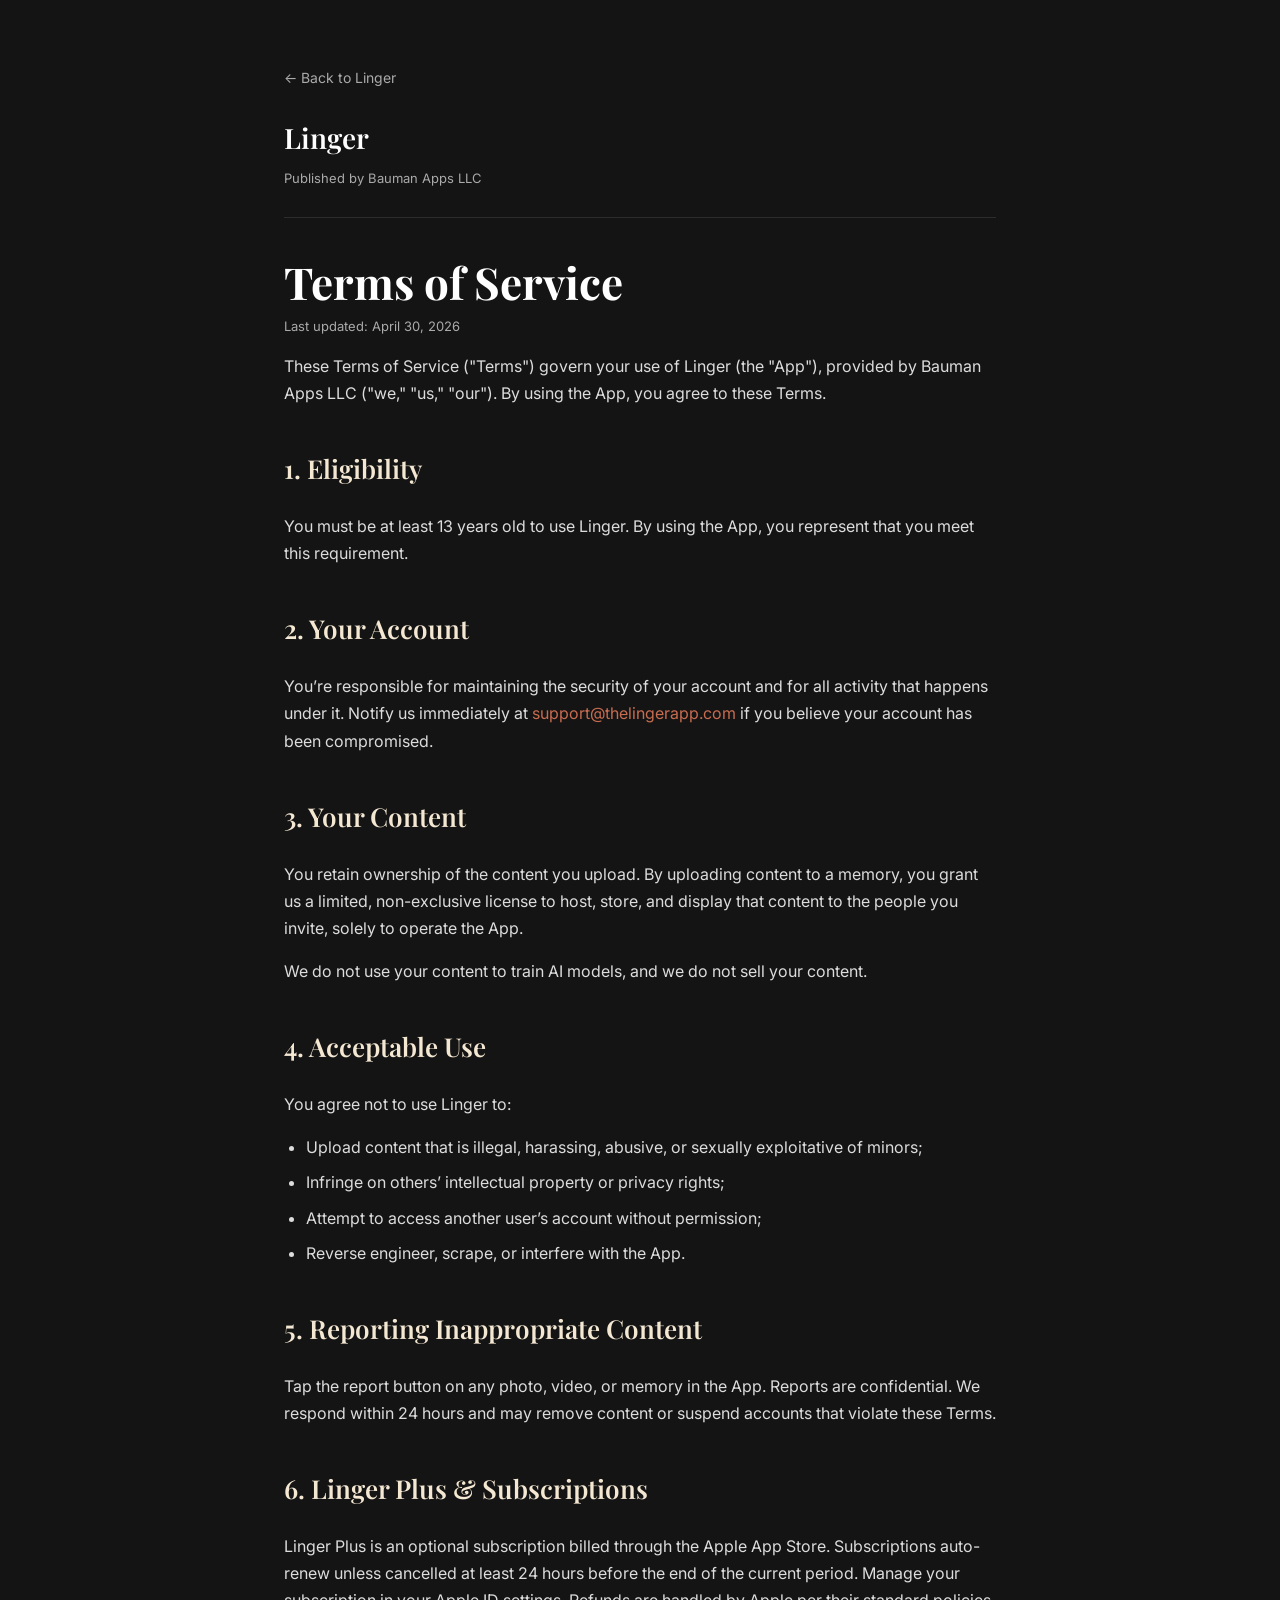
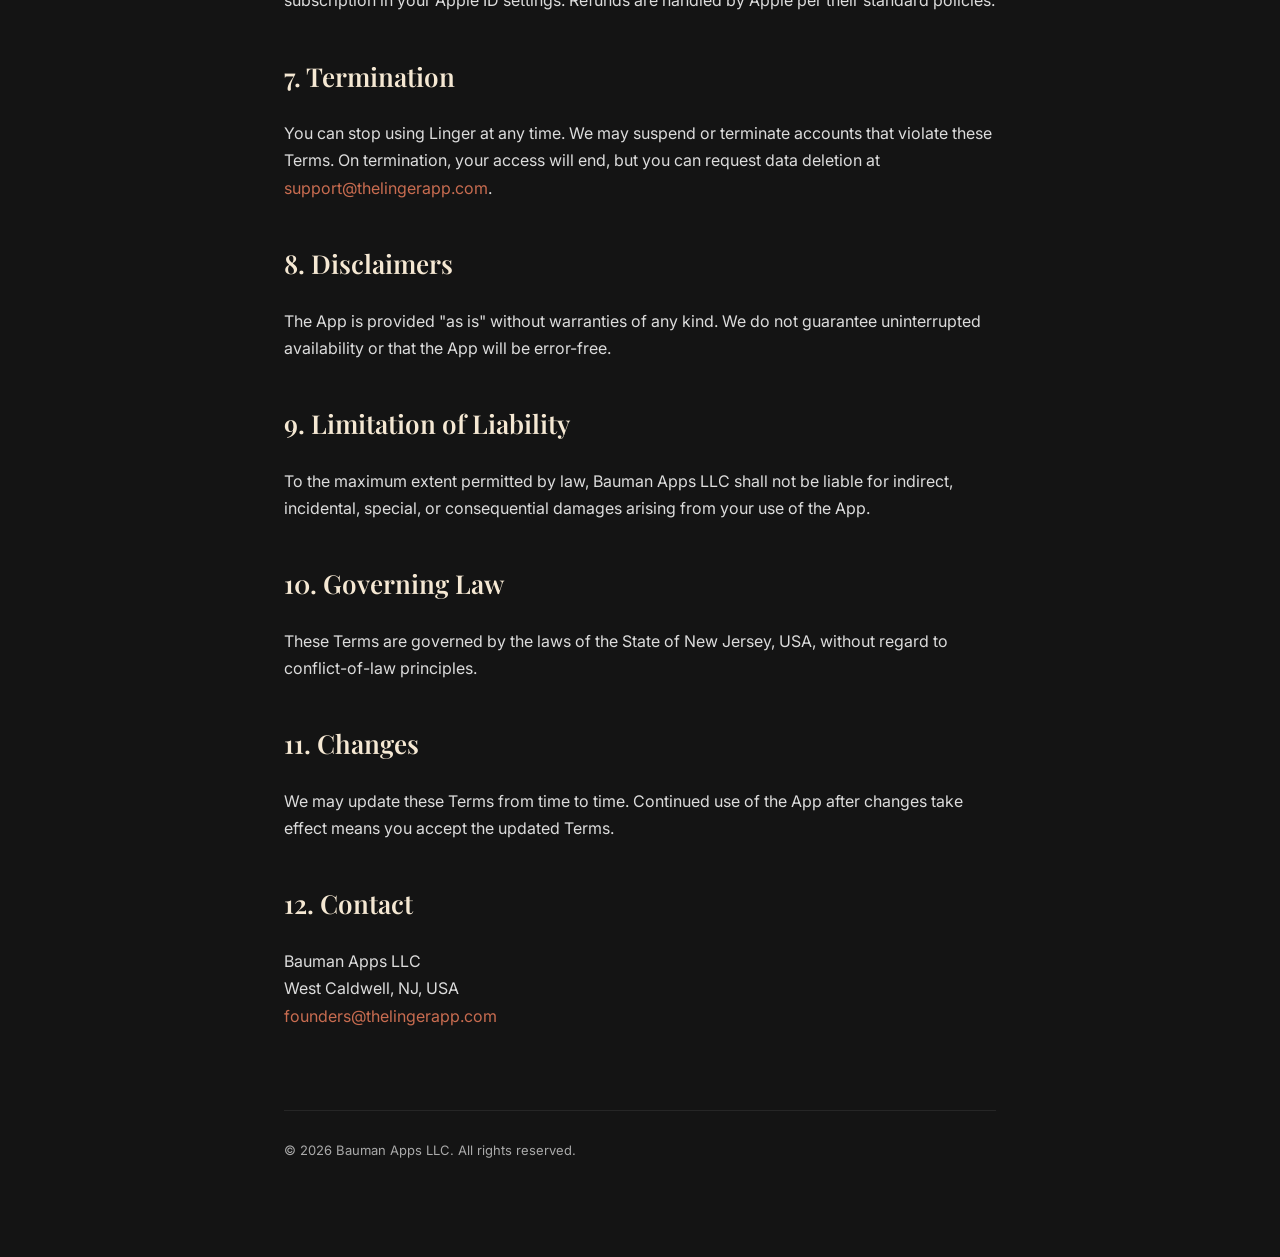
==== public/terms-of-service.html @ abb349ad "Create a marketing website for "Linger - Memory App" published by Bauman Apps LLC. This is a separat" ====
<!DOCTYPE html>
<html lang="en">
<head>
<meta charset="UTF-8" />
<meta name="viewport" content="width=device-width, initial-scale=1.0" />
<title>Terms of Service &mdash; Linger</title>
<meta name="description" content="Terms of Service for Linger, a memory-sharing app published by Bauman Apps LLC." />
<meta name="theme-color" content="#141414" />
<link rel="icon" href="/favicon.ico" />
<link href="https://fonts.googleapis.com/css2?family=Playfair+Display:wght@400;600;700&family=Inter:wght@400;500;600&display=swap" rel="stylesheet" />
<style>
  :root { --ink: #141414; --cream: #f5e8d3; --coral: #c86c50; --gray: #aaa; }
  * { box-sizing: border-box; }
  html, body { margin: 0; padding: 0; }
  body {
    background: var(--ink);
    color: #fff;
    font-family: 'Inter', system-ui, -apple-system, sans-serif;
    line-height: 1.7;
    font-size: 16px;
    -webkit-font-smoothing: antialiased;
  }
  .wrap { max-width: 760px; margin: 0 auto; padding: 64px 24px 96px; }
  header { border-bottom: 1px solid rgba(255,255,255,0.1); padding-bottom: 28px; margin-bottom: 40px; }
  .brand { font-family: 'Playfair Display', serif; font-size: 28px; font-weight: 600; color: #fff; text-decoration: none; }
  .meta { color: var(--gray); font-size: 13px; margin-top: 6px; }
  h1 { font-family: 'Playfair Display', serif; font-size: 44px; line-height: 1.1; margin: 12px 0 8px; font-weight: 700; }
  h2 { font-family: 'Playfair Display', serif; font-size: 26px; margin-top: 40px; color: var(--cream); font-weight: 600; }
  p, li { color: rgba(255,255,255,0.85); }
  a { color: var(--coral); text-decoration: none; }
  a:hover { text-decoration: underline; }
  ul { padding-left: 22px; }
  li { margin-bottom: 8px; }
  .back { display: inline-block; margin-bottom: 24px; font-size: 14px; color: var(--gray); }
  .back:hover { color: var(--coral); }
  footer { margin-top: 80px; padding-top: 28px; border-top: 1px solid rgba(255,255,255,0.08); font-size: 13px; color: var(--gray); }
</style>
</head>
<body>
<div class="wrap">
  <a class="back" href="/">&larr; Back to Linger</a>
  <header>
    <a class="brand" href="/">Linger</a>
    <div class="meta">Published by Bauman Apps LLC</div>
  </header>

  <h1>Terms of Service</h1>
  <p class="meta">Last updated: April 30, 2026</p>

  <p>These Terms of Service ("Terms") govern your use of Linger (the "App"), provided by Bauman Apps LLC ("we," "us," "our"). By using the App, you agree to these Terms.</p>

  <h2>1. Eligibility</h2>
  <p>You must be at least 13 years old to use Linger. By using the App, you represent that you meet this requirement.</p>

  <h2>2. Your Account</h2>
  <p>You&rsquo;re responsible for maintaining the security of your account and for all activity that happens under it. Notify us immediately at <a href="mailto:support@thelingerapp.com">support@thelingerapp.com</a> if you believe your account has been compromised.</p>

  <h2>3. Your Content</h2>
  <p>You retain ownership of the content you upload. By uploading content to a memory, you grant us a limited, non-exclusive license to host, store, and display that content to the people you invite, solely to operate the App.</p>
  <p>We do not use your content to train AI models, and we do not sell your content.</p>

  <h2>4. Acceptable Use</h2>
  <p>You agree not to use Linger to:</p>
  <ul>
    <li>Upload content that is illegal, harassing, abusive, or sexually exploitative of minors;</li>
    <li>Infringe on others&rsquo; intellectual property or privacy rights;</li>
    <li>Attempt to access another user&rsquo;s account without permission;</li>
    <li>Reverse engineer, scrape, or interfere with the App.</li>
  </ul>

  <h2>5. Reporting Inappropriate Content</h2>
  <p>Tap the report button on any photo, video, or memory in the App. Reports are confidential. We respond within 24 hours and may remove content or suspend accounts that violate these Terms.</p>

  <h2>6. Linger Plus &amp; Subscriptions</h2>
  <p>Linger Plus is an optional subscription billed through the Apple App Store. Subscriptions auto-renew unless cancelled at least 24 hours before the end of the current period. Manage your subscription in your Apple ID settings. Refunds are handled by Apple per their standard policies.</p>

  <h2>7. Termination</h2>
  <p>You can stop using Linger at any time. We may suspend or terminate accounts that violate these Terms. On termination, your access will end, but you can request data deletion at <a href="mailto:support@thelingerapp.com">support@thelingerapp.com</a>.</p>

  <h2>8. Disclaimers</h2>
  <p>The App is provided "as is" without warranties of any kind. We do not guarantee uninterrupted availability or that the App will be error-free.</p>

  <h2>9. Limitation of Liability</h2>
  <p>To the maximum extent permitted by law, Bauman Apps LLC shall not be liable for indirect, incidental, special, or consequential damages arising from your use of the App.</p>

  <h2>10. Governing Law</h2>
  <p>These Terms are governed by the laws of the State of New Jersey, USA, without regard to conflict-of-law principles.</p>

  <h2>11. Changes</h2>
  <p>We may update these Terms from time to time. Continued use of the App after changes take effect means you accept the updated Terms.</p>

  <h2>12. Contact</h2>
  <p>Bauman Apps LLC<br />West Caldwell, NJ, USA<br /><a href="mailto:founders@thelingerapp.com">founders@thelingerapp.com</a></p>

  <footer>&copy; 2026 Bauman Apps LLC. All rights reserved.</footer>
</div>
</body>
</html>
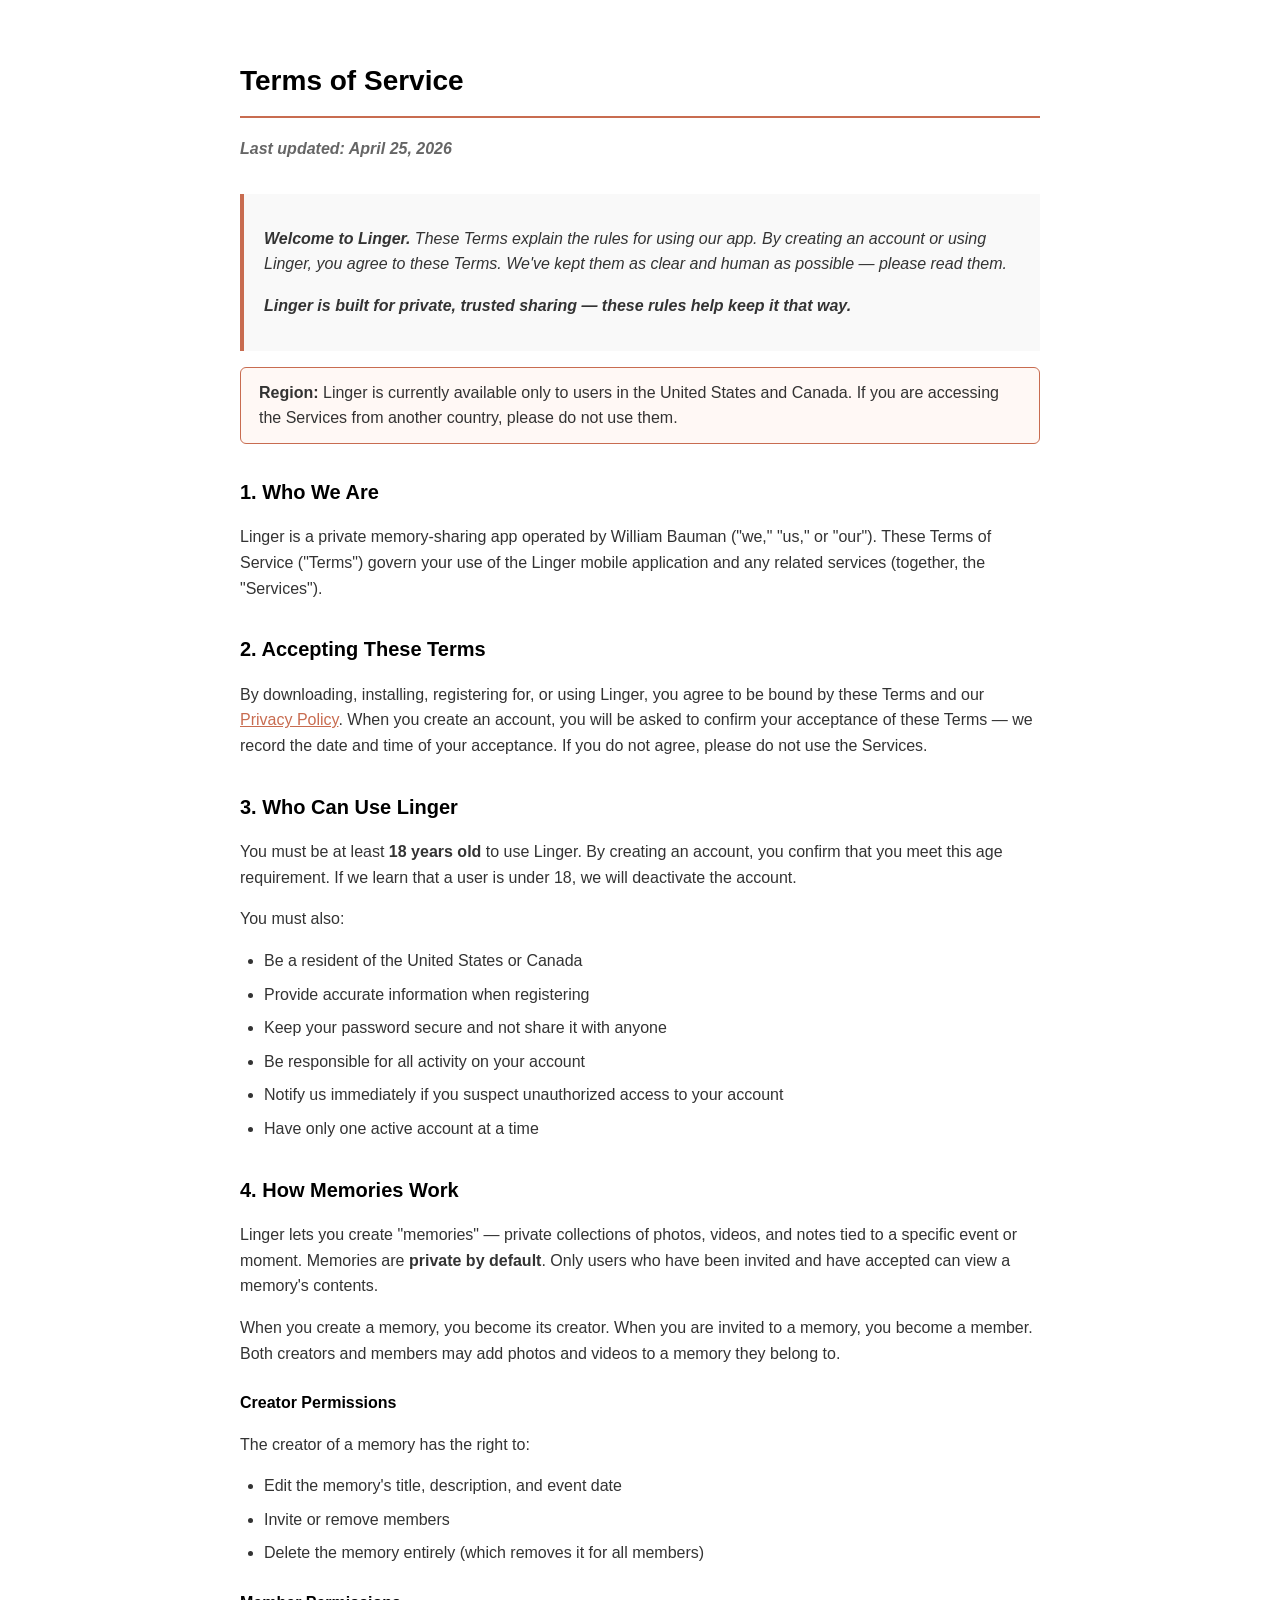
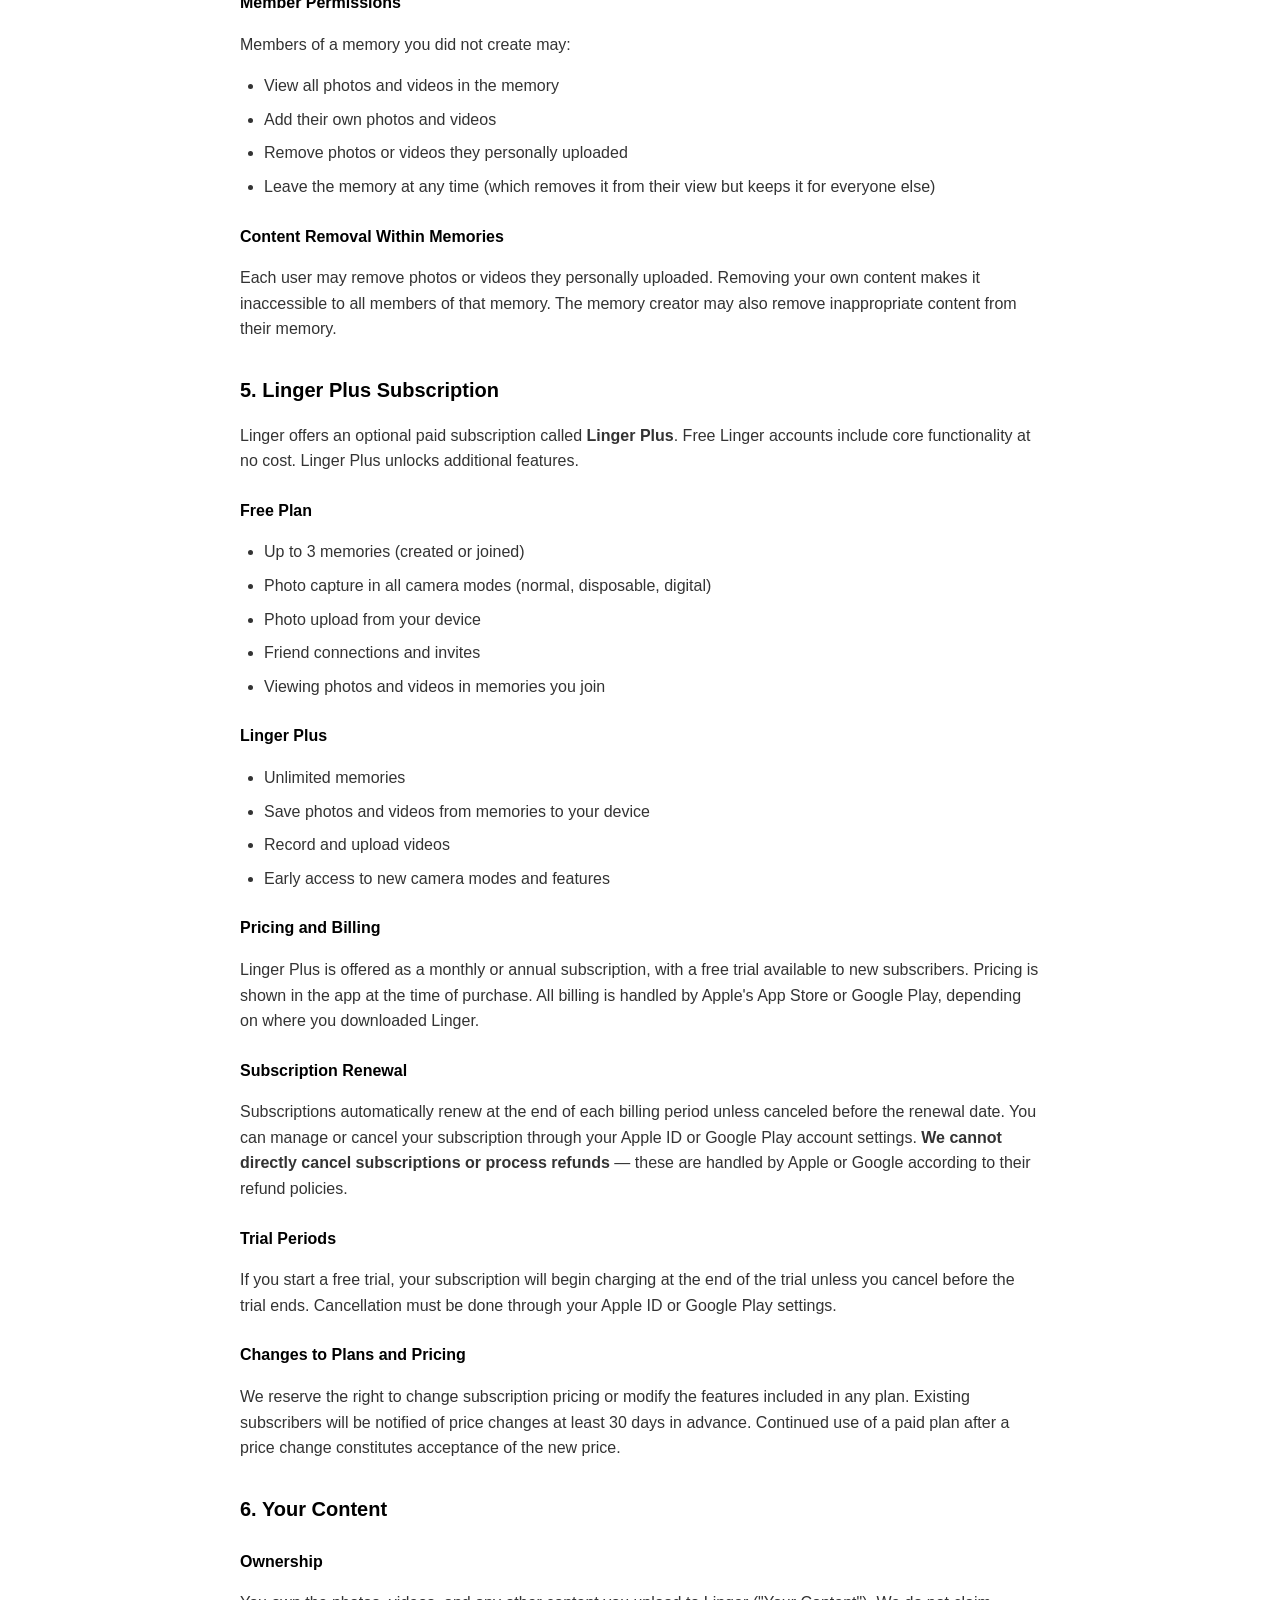
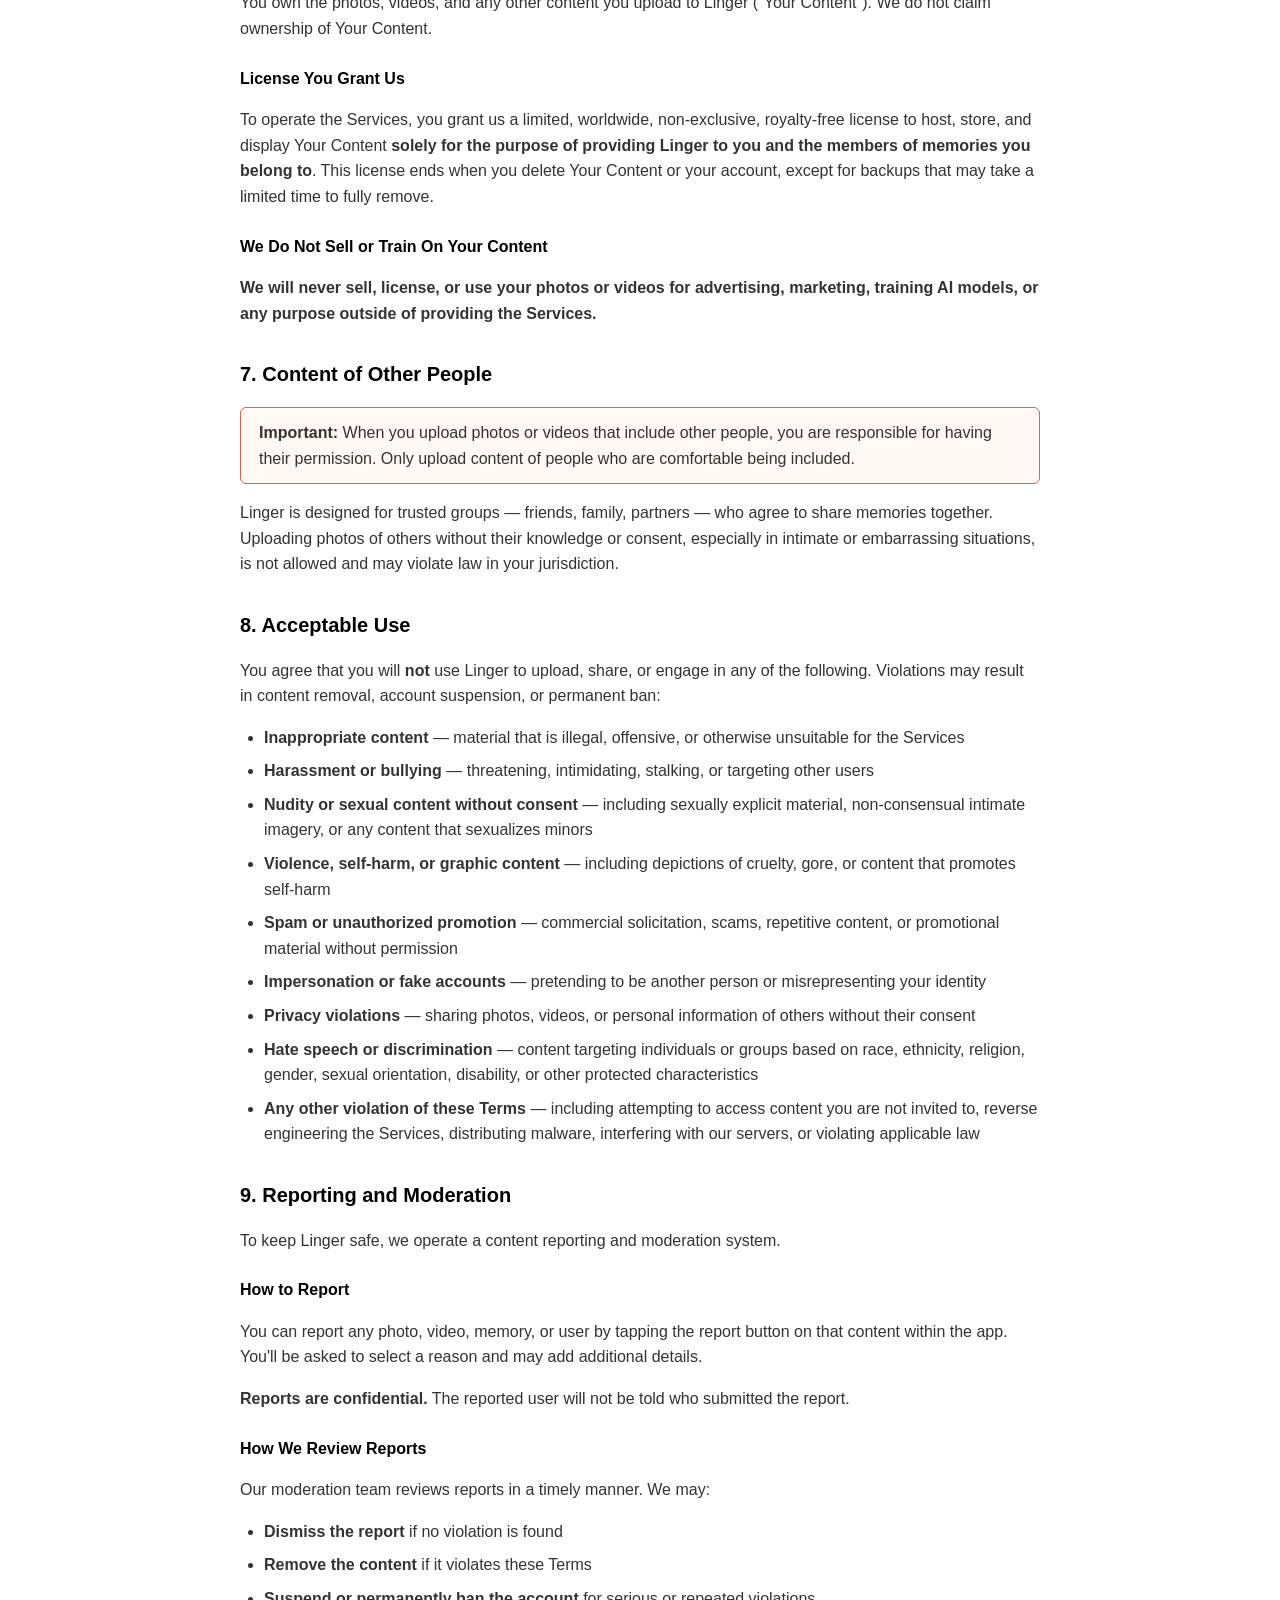
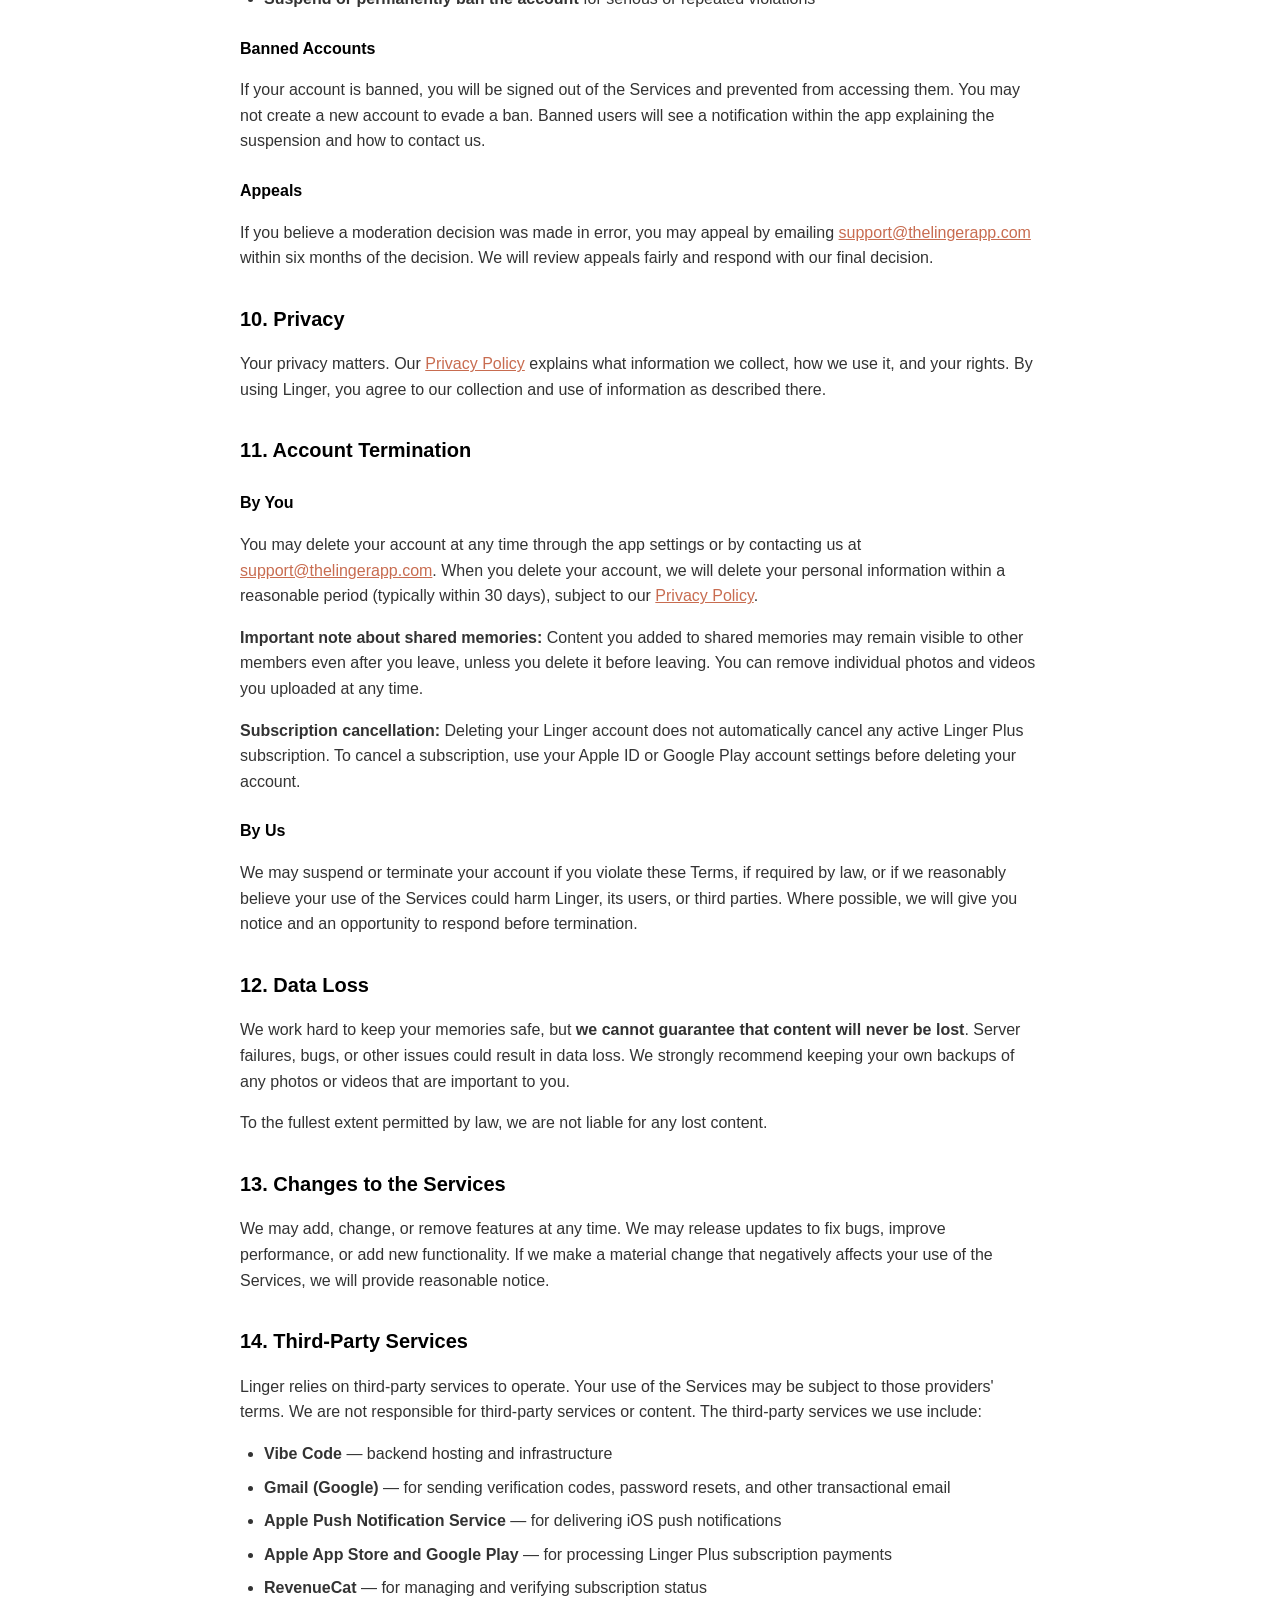
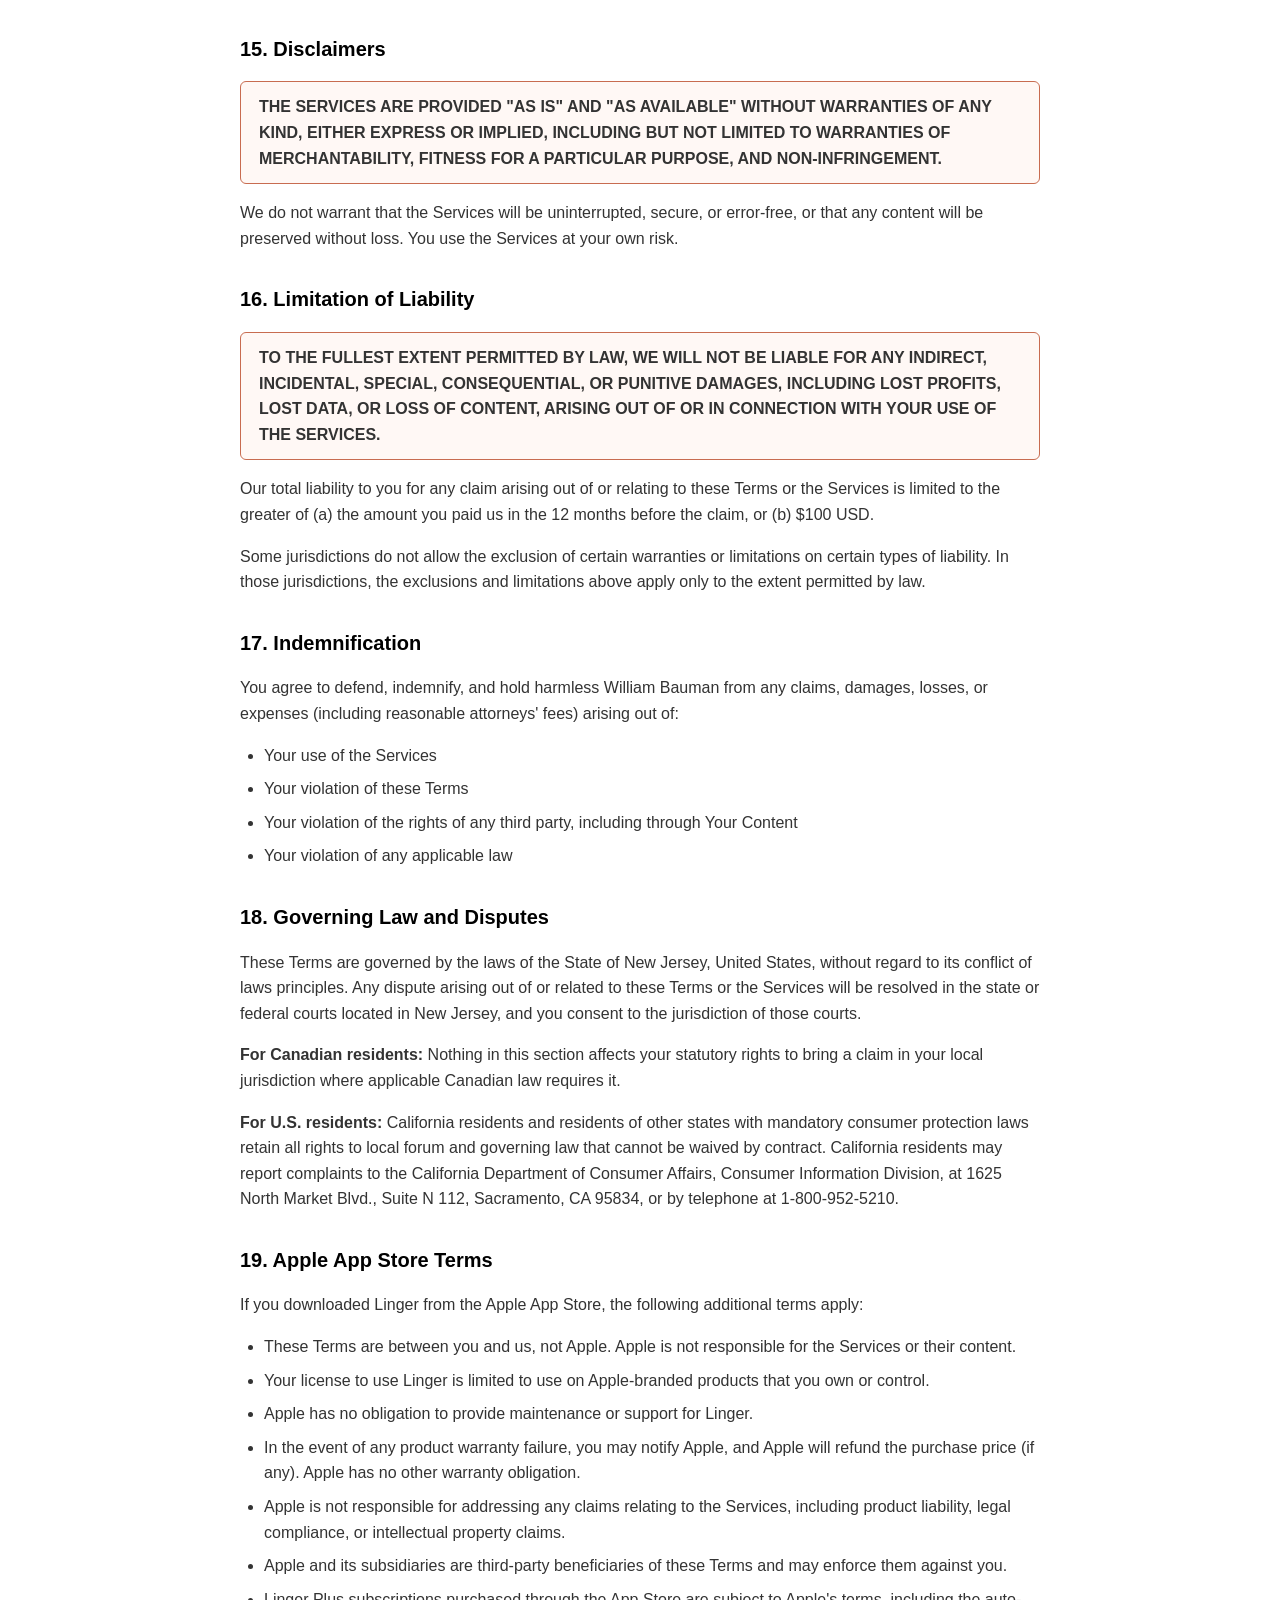
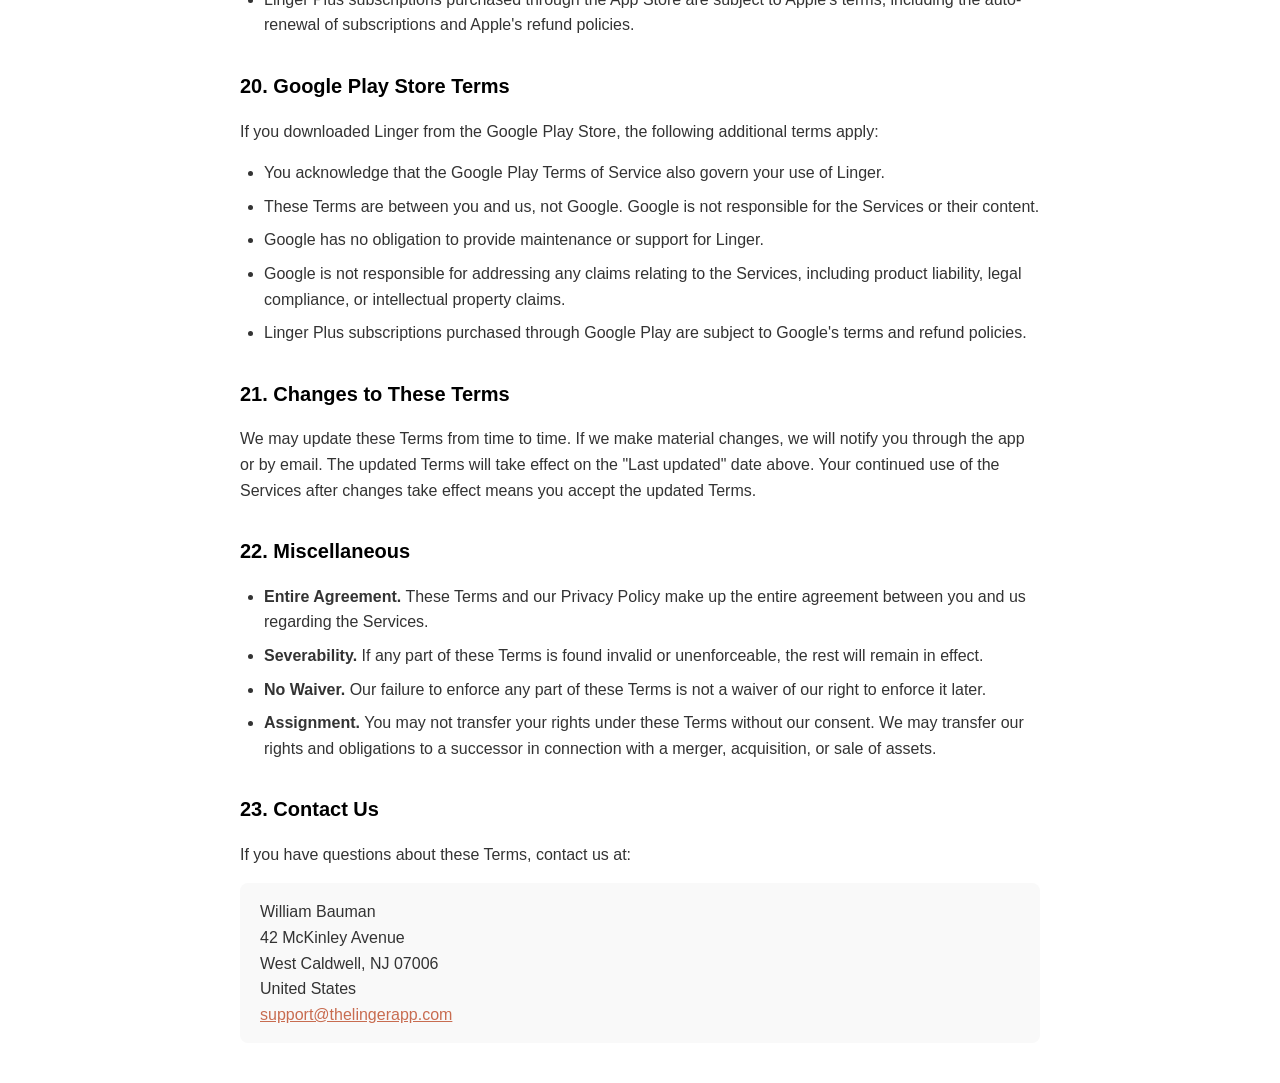
==== commit d3162ede: "the github version is different than the one on the current website.  It should match the one on the" ====
--- a/public/terms-of-service.html
+++ b/public/terms-of-service.html
@@ -1,98 +1,284 @@
 <!DOCTYPE html>
 <html lang="en">
 <head>
-<meta charset="UTF-8" />
-<meta name="viewport" content="width=device-width, initial-scale=1.0" />
-<title>Terms of Service &mdash; Linger</title>
-<meta name="description" content="Terms of Service for Linger, a memory-sharing app published by Bauman Apps LLC." />
-<meta name="theme-color" content="#141414" />
-<link rel="icon" href="/favicon.ico" />
-<link href="https://fonts.googleapis.com/css2?family=Playfair+Display:wght@400;600;700&family=Inter:wght@400;500;600&display=swap" rel="stylesheet" />
+<meta charset="UTF-8">
+<meta name="viewport" content="width=device-width, initial-scale=1.0">
+<title>Terms of Service - Linger</title>
 <style>
-  :root { --ink: #141414; --cream: #f5e8d3; --coral: #c86c50; --gray: #aaa; }
-  * { box-sizing: border-box; }
-  html, body { margin: 0; padding: 0; }
   body {
-    background: var(--ink);
-    color: #fff;
-    font-family: 'Inter', system-ui, -apple-system, sans-serif;
-    line-height: 1.7;
-    font-size: 16px;
-    -webkit-font-smoothing: antialiased;
+    font-family: -apple-system, BlinkMacSystemFont, "Segoe UI", Arial, sans-serif;
+    max-width: 800px;
+    margin: 0 auto;
+    padding: 40px 20px;
+    color: #333;
+    line-height: 1.6;
+    background: #fff;
   }
-  .wrap { max-width: 760px; margin: 0 auto; padding: 64px 24px 96px; }
-  header { border-bottom: 1px solid rgba(255,255,255,0.1); padding-bottom: 28px; margin-bottom: 40px; }
-  .brand { font-family: 'Playfair Display', serif; font-size: 28px; font-weight: 600; color: #fff; text-decoration: none; }
-  .meta { color: var(--gray); font-size: 13px; margin-top: 6px; }
-  h1 { font-family: 'Playfair Display', serif; font-size: 44px; line-height: 1.1; margin: 12px 0 8px; font-weight: 700; }
-  h2 { font-family: 'Playfair Display', serif; font-size: 26px; margin-top: 40px; color: var(--cream); font-weight: 600; }
-  p, li { color: rgba(255,255,255,0.85); }
-  a { color: var(--coral); text-decoration: none; }
-  a:hover { text-decoration: underline; }
-  ul { padding-left: 22px; }
+  h1 { color: #000; font-size: 28px; border-bottom: 2px solid #c86c50; padding-bottom: 12px; }
+  h2 { color: #000; font-size: 20px; margin-top: 32px; }
+  h3 { color: #000; font-size: 16px; margin-top: 24px; }
+  .last-updated { color: #666; font-style: italic; margin-bottom: 32px; }
+  .summary { background: #f9f9f9; border-left: 4px solid #c86c50; padding: 16px 20px; margin: 16px 0; font-style: italic; }
+  a { color: #c86c50; }
+  ul { padding-left: 24px; }
   li { margin-bottom: 8px; }
-  .back { display: inline-block; margin-bottom: 24px; font-size: 14px; color: var(--gray); }
-  .back:hover { color: var(--coral); }
-  footer { margin-top: 80px; padding-top: 28px; border-top: 1px solid rgba(255,255,255,0.08); font-size: 13px; color: var(--gray); }
+  .contact-block { background: #f9f9f9; padding: 16px 20px; border-radius: 8px; margin-top: 16px; }
+  .important { background: #fff8f5; border: 1px solid #c86c50; padding: 12px 18px; border-radius: 6px; margin: 16px 0; }
 </style>
 </head>
 <body>
-<div class="wrap">
-  <a class="back" href="/">&larr; Back to Linger</a>
-  <header>
-    <a class="brand" href="/">Linger</a>
-    <div class="meta">Published by Bauman Apps LLC</div>
-  </header>
-
-  <h1>Terms of Service</h1>
-  <p class="meta">Last updated: April 30, 2026</p>
-
-  <p>These Terms of Service ("Terms") govern your use of Linger (the "App"), provided by Bauman Apps LLC ("we," "us," "our"). By using the App, you agree to these Terms.</p>
-
-  <h2>1. Eligibility</h2>
-  <p>You must be at least 13 years old to use Linger. By using the App, you represent that you meet this requirement.</p>
-
-  <h2>2. Your Account</h2>
-  <p>You&rsquo;re responsible for maintaining the security of your account and for all activity that happens under it. Notify us immediately at <a href="mailto:support@thelingerapp.com">support@thelingerapp.com</a> if you believe your account has been compromised.</p>
-
-  <h2>3. Your Content</h2>
-  <p>You retain ownership of the content you upload. By uploading content to a memory, you grant us a limited, non-exclusive license to host, store, and display that content to the people you invite, solely to operate the App.</p>
-  <p>We do not use your content to train AI models, and we do not sell your content.</p>
-
-  <h2>4. Acceptable Use</h2>
-  <p>You agree not to use Linger to:</p>
-  <ul>
-    <li>Upload content that is illegal, harassing, abusive, or sexually exploitative of minors;</li>
-    <li>Infringe on others&rsquo; intellectual property or privacy rights;</li>
-    <li>Attempt to access another user&rsquo;s account without permission;</li>
-    <li>Reverse engineer, scrape, or interfere with the App.</li>
-  </ul>
-
-  <h2>5. Reporting Inappropriate Content</h2>
-  <p>Tap the report button on any photo, video, or memory in the App. Reports are confidential. We respond within 24 hours and may remove content or suspend accounts that violate these Terms.</p>
-
-  <h2>6. Linger Plus &amp; Subscriptions</h2>
-  <p>Linger Plus is an optional subscription billed through the Apple App Store. Subscriptions auto-renew unless cancelled at least 24 hours before the end of the current period. Manage your subscription in your Apple ID settings. Refunds are handled by Apple per their standard policies.</p>
-
-  <h2>7. Termination</h2>
-  <p>You can stop using Linger at any time. We may suspend or terminate accounts that violate these Terms. On termination, your access will end, but you can request data deletion at <a href="mailto:support@thelingerapp.com">support@thelingerapp.com</a>.</p>
-
-  <h2>8. Disclaimers</h2>
-  <p>The App is provided "as is" without warranties of any kind. We do not guarantee uninterrupted availability or that the App will be error-free.</p>
-
-  <h2>9. Limitation of Liability</h2>
-  <p>To the maximum extent permitted by law, Bauman Apps LLC shall not be liable for indirect, incidental, special, or consequential damages arising from your use of the App.</p>
-
-  <h2>10. Governing Law</h2>
-  <p>These Terms are governed by the laws of the State of New Jersey, USA, without regard to conflict-of-law principles.</p>
-
-  <h2>11. Changes</h2>
-  <p>We may update these Terms from time to time. Continued use of the App after changes take effect means you accept the updated Terms.</p>
-
-  <h2>12. Contact</h2>
-  <p>Bauman Apps LLC<br />West Caldwell, NJ, USA<br /><a href="mailto:founders@thelingerapp.com">founders@thelingerapp.com</a></p>
-
-  <footer>&copy; 2026 Bauman Apps LLC. All rights reserved.</footer>
-</div>
+
+<h1>Terms of Service</h1>
+<p class="last-updated"><strong>Last updated: April 25, 2026</strong></p>
+
+<div class="summary">
+<p><strong>Welcome to Linger.</strong> These Terms explain the rules for using our app. By creating an account or using Linger, you agree to these Terms. We've kept them as clear and human as possible — please read them.</p>
+<p><strong>Linger is built for private, trusted sharing — these rules help keep it that way.</strong></p>
+</div>
+
+<div class="important">
+<strong>Region:</strong> Linger is currently available only to users in the United States and Canada. If you are accessing the Services from another country, please do not use them.
+</div>
+
+<h2>1. Who We Are</h2>
+<p>Linger is a private memory-sharing app operated by William Bauman ("we," "us," or "our"). These Terms of Service ("Terms") govern your use of the Linger mobile application and any related services (together, the "Services").</p>
+
+<h2>2. Accepting These Terms</h2>
+<p>By downloading, installing, registering for, or using Linger, you agree to be bound by these Terms and our <a href="privacy-policy.html">Privacy Policy</a>. When you create an account, you will be asked to confirm your acceptance of these Terms — we record the date and time of your acceptance. If you do not agree, please do not use the Services.</p>
+
+<h2>3. Who Can Use Linger</h2>
+<p>You must be at least <strong>18 years old</strong> to use Linger. By creating an account, you confirm that you meet this age requirement. If we learn that a user is under 18, we will deactivate the account.</p>
+
+<p>You must also:</p>
+<ul>
+<li>Be a resident of the United States or Canada</li>
+<li>Provide accurate information when registering</li>
+<li>Keep your password secure and not share it with anyone</li>
+<li>Be responsible for all activity on your account</li>
+<li>Notify us immediately if you suspect unauthorized access to your account</li>
+<li>Have only one active account at a time</li>
+</ul>
+
+<h2>4. How Memories Work</h2>
+<p>Linger lets you create "memories" — private collections of photos, videos, and notes tied to a specific event or moment. Memories are <strong>private by default</strong>. Only users who have been invited and have accepted can view a memory's contents.</p>
+
+<p>When you create a memory, you become its creator. When you are invited to a memory, you become a member. Both creators and members may add photos and videos to a memory they belong to.</p>
+
+<h3>Creator Permissions</h3>
+<p>The creator of a memory has the right to:</p>
+<ul>
+<li>Edit the memory's title, description, and event date</li>
+<li>Invite or remove members</li>
+<li>Delete the memory entirely (which removes it for all members)</li>
+</ul>
+
+<h3>Member Permissions</h3>
+<p>Members of a memory you did not create may:</p>
+<ul>
+<li>View all photos and videos in the memory</li>
+<li>Add their own photos and videos</li>
+<li>Remove photos or videos they personally uploaded</li>
+<li>Leave the memory at any time (which removes it from their view but keeps it for everyone else)</li>
+</ul>
+
+<h3>Content Removal Within Memories</h3>
+<p>Each user may remove photos or videos they personally uploaded. Removing your own content makes it inaccessible to all members of that memory. The memory creator may also remove inappropriate content from their memory.</p>
+
+<h2>5. Linger Plus Subscription</h2>
+
+<p>Linger offers an optional paid subscription called <strong>Linger Plus</strong>. Free Linger accounts include core functionality at no cost. Linger Plus unlocks additional features.</p>
+
+<h3>Free Plan</h3>
+<ul>
+<li>Up to 3 memories (created or joined)</li>
+<li>Photo capture in all camera modes (normal, disposable, digital)</li>
+<li>Photo upload from your device</li>
+<li>Friend connections and invites</li>
+<li>Viewing photos and videos in memories you join</li>
+</ul>
+
+<h3>Linger Plus</h3>
+<ul>
+<li>Unlimited memories</li>
+<li>Save photos and videos from memories to your device</li>
+<li>Record and upload videos</li>
+<li>Early access to new camera modes and features</li>
+</ul>
+
+<h3>Pricing and Billing</h3>
+<p>Linger Plus is offered as a monthly or annual subscription, with a free trial available to new subscribers. Pricing is shown in the app at the time of purchase. All billing is handled by Apple's App Store or Google Play, depending on where you downloaded Linger.</p>
+
+<h3>Subscription Renewal</h3>
+<p>Subscriptions automatically renew at the end of each billing period unless canceled before the renewal date. You can manage or cancel your subscription through your Apple ID or Google Play account settings. <strong>We cannot directly cancel subscriptions or process refunds</strong> — these are handled by Apple or Google according to their refund policies.</p>
+
+<h3>Trial Periods</h3>
+<p>If you start a free trial, your subscription will begin charging at the end of the trial unless you cancel before the trial ends. Cancellation must be done through your Apple ID or Google Play settings.</p>
+
+<h3>Changes to Plans and Pricing</h3>
+<p>We reserve the right to change subscription pricing or modify the features included in any plan. Existing subscribers will be notified of price changes at least 30 days in advance. Continued use of a paid plan after a price change constitutes acceptance of the new price.</p>
+
+<h2>6. Your Content</h2>
+
+<h3>Ownership</h3>
+<p>You own the photos, videos, and any other content you upload to Linger ("Your Content"). We do not claim ownership of Your Content.</p>
+
+<h3>License You Grant Us</h3>
+<p>To operate the Services, you grant us a limited, worldwide, non-exclusive, royalty-free license to host, store, and display Your Content <strong>solely for the purpose of providing Linger to you and the members of memories you belong to</strong>. This license ends when you delete Your Content or your account, except for backups that may take a limited time to fully remove.</p>
+
+<h3>We Do Not Sell or Train On Your Content</h3>
+<p><strong>We will never sell, license, or use your photos or videos for advertising, marketing, training AI models, or any purpose outside of providing the Services.</strong></p>
+
+<h2>7. Content of Other People</h2>
+
+<div class="important">
+<strong>Important:</strong> When you upload photos or videos that include other people, you are responsible for having their permission. Only upload content of people who are comfortable being included.
+</div>
+
+<p>Linger is designed for trusted groups — friends, family, partners — who agree to share memories together. Uploading photos of others without their knowledge or consent, especially in intimate or embarrassing situations, is not allowed and may violate law in your jurisdiction.</p>
+
+<h2>8. Acceptable Use</h2>
+<p>You agree that you will <strong>not</strong> use Linger to upload, share, or engage in any of the following. Violations may result in content removal, account suspension, or permanent ban:</p>
+<ul>
+<li><strong>Inappropriate content</strong> — material that is illegal, offensive, or otherwise unsuitable for the Services</li>
+<li><strong>Harassment or bullying</strong> — threatening, intimidating, stalking, or targeting other users</li>
+<li><strong>Nudity or sexual content without consent</strong> — including sexually explicit material, non-consensual intimate imagery, or any content that sexualizes minors</li>
+<li><strong>Violence, self-harm, or graphic content</strong> — including depictions of cruelty, gore, or content that promotes self-harm</li>
+<li><strong>Spam or unauthorized promotion</strong> — commercial solicitation, scams, repetitive content, or promotional material without permission</li>
+<li><strong>Impersonation or fake accounts</strong> — pretending to be another person or misrepresenting your identity</li>
+<li><strong>Privacy violations</strong> — sharing photos, videos, or personal information of others without their consent</li>
+<li><strong>Hate speech or discrimination</strong> — content targeting individuals or groups based on race, ethnicity, religion, gender, sexual orientation, disability, or other protected characteristics</li>
+<li><strong>Any other violation of these Terms</strong> — including attempting to access content you are not invited to, reverse engineering the Services, distributing malware, interfering with our servers, or violating applicable law</li>
+</ul>
+
+<h2>9. Reporting and Moderation</h2>
+
+<p>To keep Linger safe, we operate a content reporting and moderation system.</p>
+
+<h3>How to Report</h3>
+<p>You can report any photo, video, memory, or user by tapping the report button on that content within the app. You'll be asked to select a reason and may add additional details.</p>
+
+<p><strong>Reports are confidential.</strong> The reported user will not be told who submitted the report.</p>
+
+<h3>How We Review Reports</h3>
+<p>Our moderation team reviews reports in a timely manner. We may:</p>
+<ul>
+<li><strong>Dismiss the report</strong> if no violation is found</li>
+<li><strong>Remove the content</strong> if it violates these Terms</li>
+<li><strong>Suspend or permanently ban the account</strong> for serious or repeated violations</li>
+</ul>
+
+<h3>Banned Accounts</h3>
+<p>If your account is banned, you will be signed out of the Services and prevented from accessing them. You may not create a new account to evade a ban. Banned users will see a notification within the app explaining the suspension and how to contact us.</p>
+
+<h3>Appeals</h3>
+<p>If you believe a moderation decision was made in error, you may appeal by emailing <a href="mailto:support@thelingerapp.com">support@thelingerapp.com</a> within six months of the decision. We will review appeals fairly and respond with our final decision.</p>
+
+<h2>10. Privacy</h2>
+<p>Your privacy matters. Our <a href="privacy-policy.html">Privacy Policy</a> explains what information we collect, how we use it, and your rights. By using Linger, you agree to our collection and use of information as described there.</p>
+
+<h2>11. Account Termination</h2>
+
+<h3>By You</h3>
+<p>You may delete your account at any time through the app settings or by contacting us at <a href="mailto:support@thelingerapp.com">support@thelingerapp.com</a>. When you delete your account, we will delete your personal information within a reasonable period (typically within 30 days), subject to our <a href="privacy-policy.html">Privacy Policy</a>.</p>
+
+<p><strong>Important note about shared memories:</strong> Content you added to shared memories may remain visible to other members even after you leave, unless you delete it before leaving. You can remove individual photos and videos you uploaded at any time.</p>
+
+<p><strong>Subscription cancellation:</strong> Deleting your Linger account does not automatically cancel any active Linger Plus subscription. To cancel a subscription, use your Apple ID or Google Play account settings before deleting your account.</p>
+
+<h3>By Us</h3>
+<p>We may suspend or terminate your account if you violate these Terms, if required by law, or if we reasonably believe your use of the Services could harm Linger, its users, or third parties. Where possible, we will give you notice and an opportunity to respond before termination.</p>
+
+<h2>12. Data Loss</h2>
+<p>We work hard to keep your memories safe, but <strong>we cannot guarantee that content will never be lost</strong>. Server failures, bugs, or other issues could result in data loss. We strongly recommend keeping your own backups of any photos or videos that are important to you.</p>
+
+<p>To the fullest extent permitted by law, we are not liable for any lost content.</p>
+
+<h2>13. Changes to the Services</h2>
+<p>We may add, change, or remove features at any time. We may release updates to fix bugs, improve performance, or add new functionality. If we make a material change that negatively affects your use of the Services, we will provide reasonable notice.</p>
+
+<h2>14. Third-Party Services</h2>
+<p>Linger relies on third-party services to operate. Your use of the Services may be subject to those providers' terms. We are not responsible for third-party services or content. The third-party services we use include:</p>
+<ul>
+<li><strong>Vibe Code</strong> — backend hosting and infrastructure</li>
+<li><strong>Gmail (Google)</strong> — for sending verification codes, password resets, and other transactional email</li>
+<li><strong>Apple Push Notification Service</strong> — for delivering iOS push notifications</li>
+<li><strong>Apple App Store and Google Play</strong> — for processing Linger Plus subscription payments</li>
+<li><strong>RevenueCat</strong> — for managing and verifying subscription status</li>
+</ul>
+
+<h2>15. Disclaimers</h2>
+
+<p class="important"><strong>THE SERVICES ARE PROVIDED "AS IS" AND "AS AVAILABLE" WITHOUT WARRANTIES OF ANY KIND, EITHER EXPRESS OR IMPLIED, INCLUDING BUT NOT LIMITED TO WARRANTIES OF MERCHANTABILITY, FITNESS FOR A PARTICULAR PURPOSE, AND NON-INFRINGEMENT.</strong></p>
+
+<p>We do not warrant that the Services will be uninterrupted, secure, or error-free, or that any content will be preserved without loss. You use the Services at your own risk.</p>
+
+<h2>16. Limitation of Liability</h2>
+
+<p class="important"><strong>TO THE FULLEST EXTENT PERMITTED BY LAW, WE WILL NOT BE LIABLE FOR ANY INDIRECT, INCIDENTAL, SPECIAL, CONSEQUENTIAL, OR PUNITIVE DAMAGES, INCLUDING LOST PROFITS, LOST DATA, OR LOSS OF CONTENT, ARISING OUT OF OR IN CONNECTION WITH YOUR USE OF THE SERVICES.</strong></p>
+
+<p>Our total liability to you for any claim arising out of or relating to these Terms or the Services is limited to the greater of (a) the amount you paid us in the 12 months before the claim, or (b) $100 USD.</p>
+
+<p>Some jurisdictions do not allow the exclusion of certain warranties or limitations on certain types of liability. In those jurisdictions, the exclusions and limitations above apply only to the extent permitted by law.</p>
+
+<h2>17. Indemnification</h2>
+<p>You agree to defend, indemnify, and hold harmless William Bauman from any claims, damages, losses, or expenses (including reasonable attorneys' fees) arising out of:</p>
+<ul>
+<li>Your use of the Services</li>
+<li>Your violation of these Terms</li>
+<li>Your violation of the rights of any third party, including through Your Content</li>
+<li>Your violation of any applicable law</li>
+</ul>
+
+<h2>18. Governing Law and Disputes</h2>
+<p>These Terms are governed by the laws of the State of New Jersey, United States, without regard to its conflict of laws principles. Any dispute arising out of or related to these Terms or the Services will be resolved in the state or federal courts located in New Jersey, and you consent to the jurisdiction of those courts.</p>
+
+<p><strong>For Canadian residents:</strong> Nothing in this section affects your statutory rights to bring a claim in your local jurisdiction where applicable Canadian law requires it.</p>
+
+<p><strong>For U.S. residents:</strong> California residents and residents of other states with mandatory consumer protection laws retain all rights to local forum and governing law that cannot be waived by contract. California residents may report complaints to the California Department of Consumer Affairs, Consumer Information Division, at 1625 North Market Blvd., Suite N 112, Sacramento, CA 95834, or by telephone at 1-800-952-5210.</p>
+
+<h2>19. Apple App Store Terms</h2>
+<p>If you downloaded Linger from the Apple App Store, the following additional terms apply:</p>
+<ul>
+<li>These Terms are between you and us, not Apple. Apple is not responsible for the Services or their content.</li>
+<li>Your license to use Linger is limited to use on Apple-branded products that you own or control.</li>
+<li>Apple has no obligation to provide maintenance or support for Linger.</li>
+<li>In the event of any product warranty failure, you may notify Apple, and Apple will refund the purchase price (if any). Apple has no other warranty obligation.</li>
+<li>Apple is not responsible for addressing any claims relating to the Services, including product liability, legal compliance, or intellectual property claims.</li>
+<li>Apple and its subsidiaries are third-party beneficiaries of these Terms and may enforce them against you.</li>
+<li>Linger Plus subscriptions purchased through the App Store are subject to Apple's terms, including the auto-renewal of subscriptions and Apple's refund policies.</li>
+</ul>
+
+<h2>20. Google Play Store Terms</h2>
+<p>If you downloaded Linger from the Google Play Store, the following additional terms apply:</p>
+<ul>
+<li>You acknowledge that the Google Play Terms of Service also govern your use of Linger.</li>
+<li>These Terms are between you and us, not Google. Google is not responsible for the Services or their content.</li>
+<li>Google has no obligation to provide maintenance or support for Linger.</li>
+<li>Google is not responsible for addressing any claims relating to the Services, including product liability, legal compliance, or intellectual property claims.</li>
+<li>Linger Plus subscriptions purchased through Google Play are subject to Google's terms and refund policies.</li>
+</ul>
+
+<h2>21. Changes to These Terms</h2>
+<p>We may update these Terms from time to time. If we make material changes, we will notify you through the app or by email. The updated Terms will take effect on the "Last updated" date above. Your continued use of the Services after changes take effect means you accept the updated Terms.</p>
+
+<h2>22. Miscellaneous</h2>
+<ul>
+<li><strong>Entire Agreement.</strong> These Terms and our Privacy Policy make up the entire agreement between you and us regarding the Services.</li>
+<li><strong>Severability.</strong> If any part of these Terms is found invalid or unenforceable, the rest will remain in effect.</li>
+<li><strong>No Waiver.</strong> Our failure to enforce any part of these Terms is not a waiver of our right to enforce it later.</li>
+<li><strong>Assignment.</strong> You may not transfer your rights under these Terms without our consent. We may transfer our rights and obligations to a successor in connection with a merger, acquisition, or sale of assets.</li>
+</ul>
+
+<h2>23. Contact Us</h2>
+<p>If you have questions about these Terms, contact us at:</p>
+
+<div class="contact-block">
+William Bauman<br>
+42 McKinley Avenue<br>
+West Caldwell, NJ 07006<br>
+United States<br>
+<a href="mailto:support@thelingerapp.com">support@thelingerapp.com</a>
+</div>
+
 </body>
 </html>
